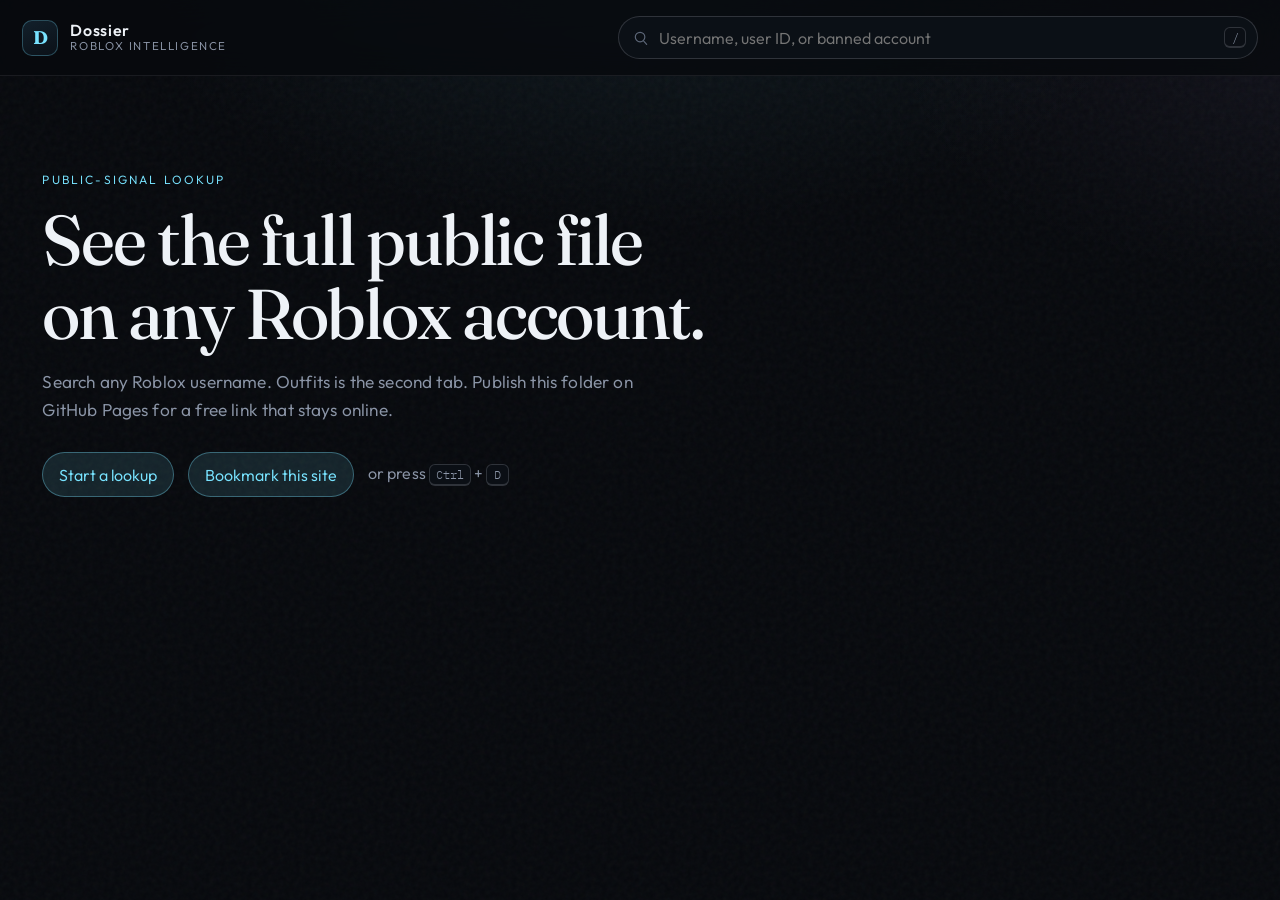
==== index.html @ b2dca593 "Add files via upload" ====
<!DOCTYPE html>
<html lang="en">
  <head>
    <meta charset="UTF-8" />
    <meta name="viewport" content="width=device-width, initial-scale=1.0" />
    <title>Dossier</title>
    <meta name="theme-color" content="#07090d" />
    <meta name="description" content="Look up any Roblox player — outfits, presence, groups, RAP, banned accounts." />
    <link rel="manifest" href="manifest.json" />
    <link rel="preconnect" href="https://fonts.googleapis.com" />
    <link rel="preconnect" href="https://fonts.gstatic.com" crossorigin />
    <link
      href="https://fonts.googleapis.com/css2?family=Fraunces:opsz,wght@9..144,460;9..144,600;9..144,700&family=IBM+Plex+Mono:wght@400;500&family=Outfit:wght@360;450;560;680&display=swap"
      rel="stylesheet"
    />
    <link rel="stylesheet" href="css/app.css?v=5" />
    <link rel="icon" href="icon.svg" />
  </head>
  <body>
    <div class="grain" aria-hidden="true"></div>
    <header class="topbar">
      <a class="brand" href="./" id="brandLink">
        <span class="brand-mark">D</span>
        <span class="brand-type">
          <strong>Dossier</strong>
          <small>Roblox intelligence</small>
        </span>
      </a>
      <form class="search" id="searchForm" autocomplete="off">
        <label class="sr-only" for="searchInput">Search Roblox users</label>
        <svg class="search-icon" viewBox="0 0 24 24" aria-hidden="true">
          <circle cx="11" cy="11" r="6.5" fill="none" stroke="currentColor" stroke-width="1.6" />
          <path d="M16 16.5 20 21" fill="none" stroke="currentColor" stroke-width="1.6" stroke-linecap="round" />
        </svg>
        <input
          id="searchInput"
          name="q"
          type="search"
          placeholder="Username, user ID, or banned account"
          spellcheck="false"
          maxlength="50"
        />
        <kbd>/</kbd>
        <div class="suggest" id="suggest" hidden></div>
      </form>
    </header>

    <main id="app">
      <section class="landing" id="landing">
        <p class="eyebrow">Public-signal lookup</p>
        <h1>See the full public file<br />on any Roblox account.</h1>
        <p class="lede">
          Search any Roblox username. Outfits is the second tab.
          Publish this folder on GitHub Pages for a free link that stays online.
        </p>
        <div class="landing-search">
          <button type="button" class="ghost" id="focusSearch">Start a lookup</button>
          <button type="button" class="ghost" id="bookmarkBtn">Bookmark this site</button>
          <span>or press <kbd>Ctrl</kbd> + <kbd>D</kbd></span>
        </div>
        <div class="recents" id="recents" hidden>
          <h2>Recent dossiers</h2>
          <div class="recent-row" id="recentRow"></div>
        </div>
      </section>

      <section class="workspace" id="workspace" hidden>
        <div class="status-line" id="statusLine"></div>
        <aside class="compare-dock" id="compareDock" hidden></aside>
        <article class="dossier" id="dossier"></article>
      </section>
    </main>

    <div class="toast" id="toast" hidden></div>
    <div class="modal" id="outfitModal" hidden>
      <div class="modal-card" role="dialog" aria-modal="true" aria-labelledby="outfitTitle">
        <button class="icon-btn modal-close" id="closeOutfit" type="button">Close</button>
        <div id="outfitBody"></div>
      </div>
    </div>
    <script src="js/app.js?v=5" type="module"></script>
  </body>
</html>
---- css/app.css ----
:root {
  --bg: #07090d;
  --bg-2: #0d1118;
  --card: #121821;
  --card-2: #171e29;
  --line: rgba(232, 236, 244, 0.08);
  --line-strong: rgba(232, 236, 244, 0.16);
  --text: #eef2f7;
  --muted: #8b95a7;
  --faint: #5d6778;
  --cyan: #78e3ff;
  --cyan-dim: rgba(120, 227, 255, 0.12);
  --amber: #f0b45a;
  --rose: #ff6b7d;
  --lime: #7dffb3;
  --violet: #c5a6ff;
  --shadow: 0 24px 60px rgba(0, 0, 0, 0.35);
  --radius: 18px;
}

* {
  box-sizing: border-box;
}

html,
body {
  margin: 0;
  min-height: 100%;
  background: var(--bg);
  color: var(--text);
  font-family: Outfit, "Segoe UI", sans-serif;
  font-weight: 360;
  letter-spacing: 0.01em;
}

body {
  background-image:
    radial-gradient(900px 480px at 50% -10%, rgba(120, 227, 255, 0.08), transparent 60%),
    radial-gradient(700px 400px at 100% 10%, rgba(192, 166, 255, 0.05), transparent 55%);
}

.grain {
  pointer-events: none;
  position: fixed;
  inset: 0;
  opacity: 0.04;
  background-image: url("data:image/svg+xml,%3Csvg viewBox='0 0 200 200' xmlns='http://www.w3.org/2000/svg'%3E%3Cfilter id='n'%3E%3CfeTurbulence type='fractalNoise' baseFrequency='.85' numOctaves='4' stitchTiles='stitch'/%3E%3C/filter%3E%3Crect width='100%25' height='100%25' filter='url(%23n)'/%3E%3C/svg%3E");
  z-index: 0;
}

.sr-only {
  position: absolute;
  width: 1px;
  height: 1px;
  padding: 0;
  margin: -1px;
  overflow: hidden;
  clip: rect(0, 0, 0, 0);
  border: 0;
}

a {
  color: inherit;
  text-decoration: none;
}

button,
input {
  font: inherit;
  color: inherit;
}

kbd {
  display: inline-flex;
  align-items: center;
  justify-content: center;
  min-width: 1.4rem;
  height: 1.35rem;
  padding: 0 0.35rem;
  border: 1px solid var(--line-strong);
  border-bottom-width: 2px;
  border-radius: 6px;
  background: #0b0f15;
  color: var(--muted);
  font-family: "IBM Plex Mono", ui-monospace, monospace;
  font-size: 0.72rem;
}

.topbar {
  position: sticky;
  top: 0;
  z-index: 20;
  display: grid;
  grid-template-columns: auto 1fr;
  gap: 1.25rem;
  align-items: center;
  padding: 1rem 1.4rem;
  background: rgba(7, 9, 13, 0.78);
  backdrop-filter: blur(16px);
  border-bottom: 1px solid var(--line);
}

.brand {
  display: flex;
  align-items: center;
  gap: 0.75rem;
  min-width: max-content;
}

.brand-mark {
  width: 2.25rem;
  height: 2.25rem;
  display: grid;
  place-items: center;
  border-radius: 10px;
  background: linear-gradient(160deg, #12202b, #0b1118);
  border: 1px solid rgba(120, 227, 255, 0.28);
  color: var(--cyan);
  font-family: Fraunces, Georgia, serif;
  font-weight: 700;
  font-size: 1.15rem;
}

.brand-type {
  display: flex;
  flex-direction: column;
  line-height: 1.1;
}

.brand-type strong {
  font-weight: 560;
  letter-spacing: 0.04em;
}

.brand-type small {
  color: var(--muted);
  font-size: 0.72rem;
  text-transform: uppercase;
  letter-spacing: 0.14em;
}

.search {
  position: relative;
  display: flex;
  align-items: center;
  max-width: 640px;
  width: 100%;
  justify-self: end;
}

.search-icon {
  position: absolute;
  left: 0.9rem;
  width: 1.1rem;
  height: 1.1rem;
  color: var(--faint);
}

.search input {
  width: 100%;
  height: 2.7rem;
  padding: 0 2.6rem 0 2.5rem;
  border: 1px solid var(--line-strong);
  border-radius: 999px;
  background: #0b1016;
  outline: none;
}

.search input:focus {
  border-color: rgba(120, 227, 255, 0.5);
  box-shadow: 0 0 0 4px var(--cyan-dim);
}

.search kbd {
  position: absolute;
  right: 0.7rem;
}

.suggest {
  position: absolute;
  top: calc(100% + 0.45rem);
  left: 0;
  right: 0;
  background: #10161f;
  border: 1px solid var(--line-strong);
  border-radius: 16px;
  box-shadow: var(--shadow);
  overflow: hidden;
}

.suggest button {
  width: 100%;
  display: grid;
  grid-template-columns: 40px 1fr auto;
  gap: 0.75rem;
  align-items: center;
  padding: 0.7rem 0.85rem;
  background: transparent;
  border: 0;
  border-bottom: 1px solid var(--line);
  text-align: left;
  cursor: pointer;
}

.suggest button:last-child {
  border-bottom: 0;
}

.suggest button:hover,
.suggest button.active {
  background: rgba(120, 227, 255, 0.06);
}

.suggest img,
.ph {
  width: 40px;
  height: 40px;
  border-radius: 10px;
  object-fit: cover;
  background: #1a222d;
}

.suggest .who {
  display: flex;
  flex-direction: column;
  min-width: 0;
}

.suggest .who strong {
  font-weight: 560;
  white-space: nowrap;
  overflow: hidden;
  text-overflow: ellipsis;
}

.suggest .who span {
  color: var(--muted);
  font-size: 0.82rem;
  font-family: "IBM Plex Mono", monospace;
}

.suggest .sid {
  color: var(--faint);
  font-size: 0.75rem;
  font-family: "IBM Plex Mono", monospace;
}

main {
  position: relative;
  z-index: 1;
  padding: 1.5rem 1.4rem 4rem;
  max-width: 1240px;
  margin: 0 auto;
}

.landing {
  padding: 4.5rem 0 2rem;
  max-width: 760px;
}

.eyebrow {
  color: var(--cyan);
  text-transform: uppercase;
  letter-spacing: 0.18em;
  font-size: 0.75rem;
  margin: 0 0 1rem;
}

.landing h1 {
  margin: 0;
  font-family: Fraunces, Georgia, serif;
  font-size: clamp(2.4rem, 6vw, 4.4rem);
  font-weight: 460;
  letter-spacing: -0.03em;
  line-height: 1.05;
}

.lede {
  max-width: 58ch;
  color: var(--muted);
  font-size: 1.08rem;
  line-height: 1.6;
}

.landing-search {
  display: flex;
  align-items: center;
  gap: 0.85rem;
  margin-top: 1.8rem;
  color: var(--muted);
}

.ghost,
.chip,
.tab,
.icon-btn {
  cursor: pointer;
}

.ghost {
  border: 1px solid rgba(120, 227, 255, 0.35);
  background: var(--cyan-dim);
  color: var(--cyan);
  padding: 0.7rem 1rem;
  border-radius: 999px;
}

.recents {
  margin-top: 3.5rem;
}

.recents h2,
.panel h3,
.section-title {
  margin: 0 0 0.85rem;
  font-size: 0.78rem;
  letter-spacing: 0.14em;
  text-transform: uppercase;
  color: var(--muted);
  font-weight: 560;
}

.recent-row,
.stat-grid,
.card-grid,
.friend-grid,
.wear-grid {
  display: grid;
  gap: 0.8rem;
}

.recent-row {
  grid-template-columns: repeat(auto-fill, minmax(180px, 1fr));
}

.recent-card,
.stat,
.card,
.friend,
.wear,
.group,
.badge-card,
.estimate {
  background: var(--card);
  border: 1px solid var(--line);
  border-radius: var(--radius);
}

.recent-card {
  display: flex;
  align-items: center;
  gap: 0.75rem;
  padding: 0.75rem;
  cursor: pointer;
}

.recent-card img,
.friend img,
.ph {
  background: #1b2430;
}

.recent-card img {
  width: 42px;
  height: 42px;
  border-radius: 10px;
}

.status-line {
  min-height: 1.4rem;
  color: var(--muted);
  font-size: 0.88rem;
  margin-bottom: 1rem;
}

.dossier {
  display: grid;
  gap: 1rem;
}

.hero {
  display: grid;
  grid-template-columns: 168px 1fr;
  gap: 1.4rem;
  padding: 1.2rem;
  background:
    linear-gradient(180deg, rgba(120, 227, 255, 0.04), transparent 40%),
    var(--card);
  border: 1px solid var(--line);
  border-radius: 24px;
}

.hero.banned {
  border-color: rgba(255, 107, 125, 0.4);
}

.avatar-wrap {
  position: relative;
}

.avatar-wrap img {
  width: 168px;
  height: 168px;
  object-fit: cover;
  border-radius: 20px;
  background: #1a222d;
}

.presence {
  position: absolute;
  left: 0.6rem;
  bottom: 0.6rem;
  display: inline-flex;
  align-items: center;
  gap: 0.4rem;
  padding: 0.28rem 0.55rem;
  border-radius: 999px;
  background: rgba(7, 9, 13, 0.82);
  border: 1px solid var(--line-strong);
  font-size: 0.75rem;
}

.dot {
  width: 0.5rem;
  height: 0.5rem;
  border-radius: 50%;
  background: var(--faint);
}

.dot.on {
  background: var(--lime);
  box-shadow: 0 0 0 4px rgba(125, 255, 179, 0.15);
}

.dot.play {
  background: var(--cyan);
  box-shadow: 0 0 0 4px rgba(120, 227, 255, 0.16);
}

.dot.studio {
  background: var(--violet);
}

.identity h2 {
  margin: 0 0 0.2rem;
  font-family: Fraunces, Georgia, serif;
  font-size: clamp(1.8rem, 4vw, 2.8rem);
  font-weight: 560;
  letter-spacing: -0.03em;
}

.meta-row,
.action-row,
.chip-row {
  display: flex;
  flex-wrap: wrap;
  gap: 0.45rem;
  align-items: center;
}

.meta-row {
  color: var(--muted);
  font-family: "IBM Plex Mono", monospace;
  font-size: 0.86rem;
  margin-bottom: 0.7rem;
}

.verified {
  color: var(--cyan);
}

.bio {
  max-width: 70ch;
  color: #c5ccd8;
  white-space: pre-wrap;
  line-height: 1.5;
  margin: 0.4rem 0 0.9rem;
}

.chip,
.icon-btn {
  border: 1px solid var(--line-strong);
  background: #0d131b;
  border-radius: 999px;
  padding: 0.42rem 0.75rem;
  font-size: 0.82rem;
  color: var(--text);
}

.icon-btn:hover,
.chip:hover,
.tab:hover {
  border-color: rgba(120, 227, 255, 0.4);
}

.stat-grid {
  grid-template-columns: repeat(6, 1fr);
}

.stat {
  padding: 0.9rem 1rem;
}

.stat b {
  display: block;
  font-family: Fraunces, Georgia, serif;
  font-size: 1.55rem;
  font-weight: 600;
}

.stat span {
  color: var(--muted);
  font-size: 0.78rem;
  letter-spacing: 0.08em;
  text-transform: uppercase;
}

.tabs {
  display: flex;
  flex-wrap: wrap;
  gap: 0.4rem;
  overflow: visible;
  padding-bottom: 0.2rem;
}

.tab {
  border: 1px solid var(--line);
  background: transparent;
  color: var(--muted);
  border-radius: 999px;
  padding: 0.55rem 0.9rem;
  white-space: nowrap;
}

.tab.active {
  color: var(--bg);
  background: var(--text);
  border-color: var(--text);
}

.panel {
  display: none;
  animation: rise 0.35s ease;
}

.panel.active {
  display: block;
}

@keyframes rise {
  from {
    opacity: 0;
    transform: translateY(8px);
  }
  to {
    opacity: 1;
    transform: none;
  }
}

.overview {
  display: grid;
  grid-template-columns: 1.3fr 0.9fr;
  gap: 1rem;
}

.estimate,
.panel-card {
  padding: 1.1rem;
}

.estimate {
  background:
    linear-gradient(135deg, rgba(240, 180, 90, 0.08), transparent 50%),
    var(--card);
}

.estimate h3 {
  color: var(--amber);
}

.estimate .game-name {
  font-family: Fraunces, Georgia, serif;
  font-size: 1.6rem;
  margin: 0.2rem 0 0.35rem;
}

.muted {
  color: var(--muted);
}

.faint {
  color: var(--faint);
}

.card-grid {
  grid-template-columns: repeat(auto-fill, minmax(220px, 1fr));
}

.card {
  overflow: hidden;
  display: flex;
  flex-direction: column;
  min-height: 100%;
}

.card img,
.card .ph-wide {
  width: 100%;
  aspect-ratio: 1;
  object-fit: cover;
  background: #1a222d;
}

.card .body,
.group .body,
.badge-card {
  padding: 0.85rem 0.95rem 1rem;
}

.card h4,
.group h4,
.friend strong,
.wear strong {
  margin: 0 0 0.25rem;
  font-weight: 560;
}

.card p,
.group p,
.note {
  margin: 0;
  color: var(--muted);
  font-size: 0.86rem;
  line-height: 1.45;
}

.friend-grid {
  grid-template-columns: repeat(auto-fill, minmax(170px, 1fr));
}

.friend,
.wear {
  display: flex;
  gap: 0.7rem;
  align-items: center;
  padding: 0.7rem;
}

.friend img,
.wear img {
  width: 48px;
  height: 48px;
  border-radius: 12px;
  object-fit: cover;
}

.wear-grid {
  grid-template-columns: repeat(auto-fill, minmax(240px, 1fr));
}

.group-list {
  display: grid;
  gap: 0.7rem;
}

.group {
  display: grid;
  grid-template-columns: 64px 1fr auto;
  gap: 0.9rem;
  align-items: center;
  padding: 0.8rem;
}

.group img {
  width: 64px;
  height: 64px;
  border-radius: 14px;
  object-fit: cover;
}

.rank {
  font-family: "IBM Plex Mono", monospace;
  font-size: 0.78rem;
  color: var(--cyan);
  text-align: right;
}

.badge-row {
  display: grid;
  grid-template-columns: repeat(auto-fill, minmax(260px, 1fr));
  gap: 0.8rem;
}

.badge-card {
  display: grid;
  grid-template-columns: 56px 1fr;
  gap: 0.8rem;
  align-items: start;
}

.badge-card img {
  width: 56px;
  height: 56px;
  border-radius: 12px;
  object-fit: cover;
}

.empty {
  padding: 2rem 1rem;
  text-align: center;
  color: var(--muted);
  border: 1px dashed var(--line-strong);
  border-radius: var(--radius);
}

.lock {
  color: var(--amber);
}

.toolbar {
  display: flex;
  justify-content: space-between;
  gap: 0.8rem;
  align-items: center;
  margin-bottom: 0.8rem;
}

.filter {
  width: min(320px, 100%);
  height: 2.3rem;
  border-radius: 10px;
  border: 1px solid var(--line-strong);
  background: #0b1016;
  padding: 0 0.75rem;
  outline: none;
}

.toast {
  position: fixed;
  bottom: 1.2rem;
  left: 50%;
  transform: translateX(-50%);
  background: #111821;
  border: 1px solid var(--line-strong);
  padding: 0.65rem 0.9rem;
  border-radius: 999px;
  z-index: 40;
}

.skel {
  background: linear-gradient(90deg, #151c26 25%, #1c2531 50%, #151c26 75%);
  background-size: 200% 100%;
  animation: shine 1.2s infinite;
  border-radius: 12px;
}

@keyframes shine {
  to {
    background-position: -200% 0;
  }
}

@media (max-width: 900px) {
  .topbar {
    grid-template-columns: 1fr;
  }
  .search {
    justify-self: stretch;
    max-width: none;
  }
  .hero,
  .overview,
  .group {
    grid-template-columns: 1fr;
  }
  .stat-grid {
    grid-template-columns: repeat(3, 1fr);
  }
  .avatar-wrap img {
    width: 100%;
    height: auto;
  }
}

.live {
  display: inline-flex;
  align-items: center;
  gap: 0.35rem;
  color: var(--cyan);
  font-size: 0.75rem;
}

.timeline {
  list-style: none;
  margin: 0;
  padding: 0 0 0 1rem;
  border-left: 1px solid var(--line-strong);
  display: grid;
  gap: 0.85rem;
}

.timeline li {
  padding-left: 1rem;
  position: relative;
}

.timeline li::before {
  content: "";
  width: 8px;
  height: 8px;
  border-radius: 50%;
  background: var(--cyan);
  position: absolute;
  left: -5px;
  top: 0.35rem;
}

.timeline time {
  display: block;
  font-family: "IBM Plex Mono", monospace;
  font-size: 0.75rem;
  color: var(--amber);
}

.compare-dock {
  margin-bottom: 1rem;
  padding: 1rem;
  background: var(--card);
  border: 1px solid var(--line);
  border-radius: 20px;
}

.compare-head {
  display: grid;
  grid-template-columns: 1fr auto 1fr auto;
  gap: 0.8rem;
  align-items: center;
  margin-bottom: 0.8rem;
}

.mini {
  display: flex;
  align-items: center;
  gap: 0.65rem;
}

.mini img,
.mini .ph {
  width: 42px;
  height: 42px;
  border-radius: 10px;
}

.versus {
  font-family: Fraunces, Georgia, serif;
  color: var(--amber);
  letter-spacing: 0.08em;
}

.cmp-table {
  display: grid;
  gap: 0.35rem;
}

.cmp-row {
  display: grid;
  grid-template-columns: 1fr auto 1fr;
  gap: 0.8rem;
  align-items: center;
  padding: 0.4rem 0.2rem;
  border-top: 1px solid var(--line);
  font-size: 0.92rem;
}

.cmp-row span:first-child {
  text-align: left;
}

.cmp-row span:last-child {
  text-align: right;
}

.cmp-label {
  color: var(--faint);
  font-size: 0.72rem;
  letter-spacing: 0.1em;
  text-transform: uppercase;
}

.win {
  color: var(--lime);
  font-weight: 560;
}

.ban-banner {
  padding: 0.85rem 1rem;
  border-radius: 14px;
  border: 1px solid rgba(255, 107, 125, 0.35);
  background: rgba(255, 107, 125, 0.1);
  color: #ffd0d5;
}

.ban-pill {
  display: inline-block;
  margin-left: 0.35rem;
  padding: 0.05rem 0.4rem;
  border-radius: 999px;
  background: rgba(255, 107, 125, 0.18);
  color: var(--rose);
  font-style: normal;
  font-size: 0.68rem;
  letter-spacing: 0.08em;
  text-transform: uppercase;
}

.dot.ban {
  background: var(--rose);
  box-shadow: 0 0 0 4px rgba(255, 107, 125, 0.16);
}

.outfit-card {
  width: 100%;
  padding: 0;
  text-align: left;
  cursor: pointer;
  color: inherit;
  font: inherit;
  overflow: hidden;
}

.modal {
  position: fixed;
  inset: 0;
  z-index: 50;
  background: rgba(4, 6, 10, 0.72);
  display: grid;
  place-items: center;
  padding: 1.2rem;
}

.modal[hidden] {
  display: none;
}

.modal-card {
  width: min(860px, 100%);
  max-height: min(88vh, 900px);
  overflow: auto;
  background: #10161f;
  border: 1px solid var(--line-strong);
  border-radius: 22px;
  padding: 1.1rem 1.1rem 1.3rem;
  position: relative;
  box-shadow: var(--shadow);
}

.modal-close {
  position: sticky;
  top: 0;
  float: right;
}

.outfit-hero {
  display: grid;
  grid-template-columns: 180px 1fr;
  gap: 1rem;
  align-items: start;
}

.outfit-preview {
  width: 180px;
  height: 180px;
  border-radius: 18px;
  object-fit: cover;
  background: #1a222d;
}

.outfit-hero h3 {
  margin: 0 0 0.35rem;
  font-family: Fraunces, Georgia, serif;
  font-size: 1.7rem;
}

@media (max-width: 700px) {
  .outfit-hero {
    grid-template-columns: 1fr;
  }
}

select.filter {
  color-scheme: dark;
}

@media (max-width: 560px) {
  .stat-grid {
    grid-template-columns: repeat(2, 1fr);
  }
  .landing {
    padding-top: 2rem;
  }
  .compare-head {
    grid-template-columns: 1fr;
  }
}
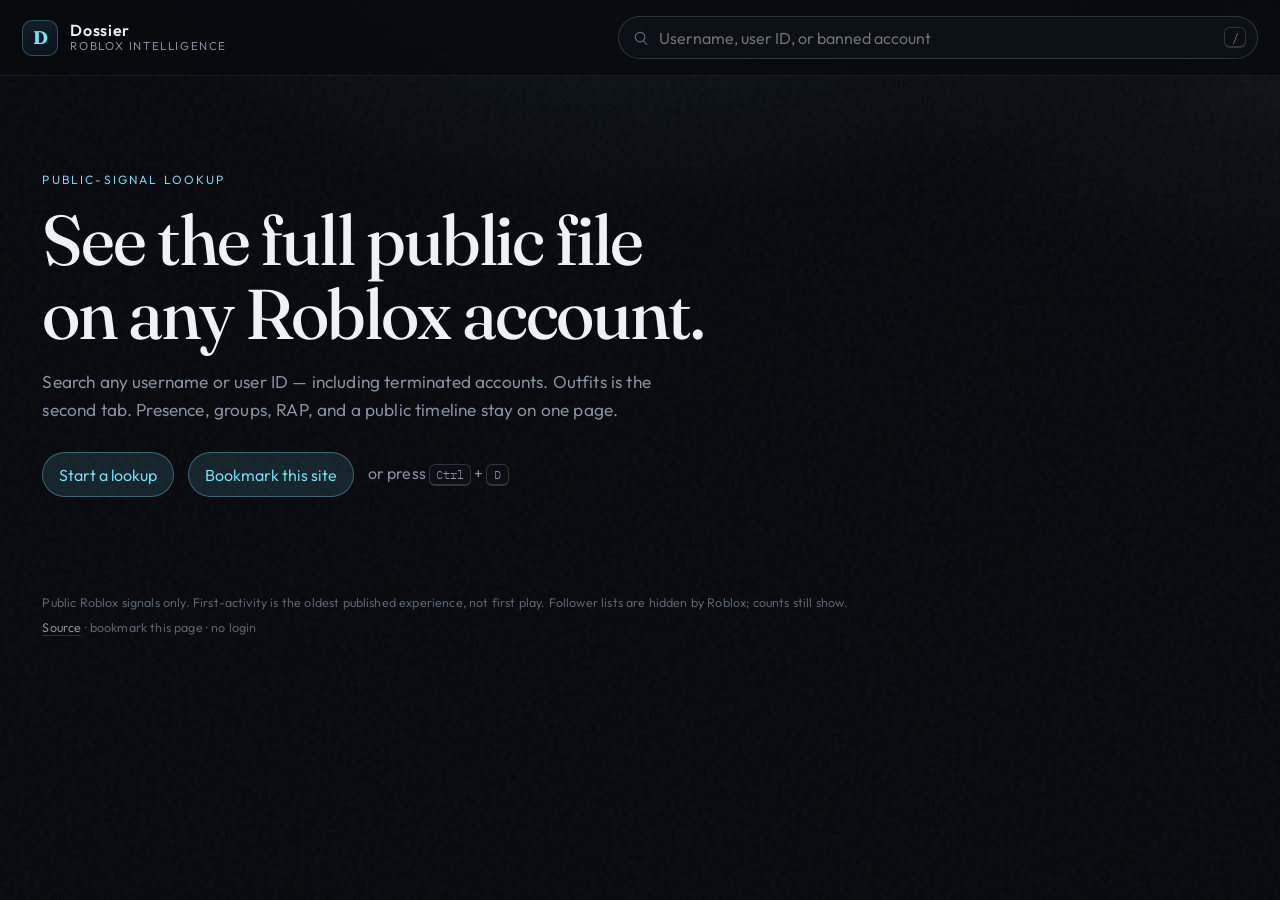
==== commit 00763b69: "Fix GitHub Pages search CORS and publish the static site. Stop sending Content-Type on GET, use text" ====
--- a/index.html
+++ b/index.html
@@ -13,7 +13,7 @@
       href="https://fonts.googleapis.com/css2?family=Fraunces:opsz,wght@9..144,460;9..144,600;9..144,700&family=IBM+Plex+Mono:wght@400;500&family=Outfit:wght@360;450;560;680&display=swap"
       rel="stylesheet"
     />
-    <link rel="stylesheet" href="css/app.css?v=5" />
+    <link rel="stylesheet" href="css/app.css?v=6" />
     <link rel="icon" href="icon.svg" />
   </head>
   <body>
@@ -50,8 +50,8 @@
         <p class="eyebrow">Public-signal lookup</p>
         <h1>See the full public file<br />on any Roblox account.</h1>
         <p class="lede">
-          Search any Roblox username. Outfits is the second tab.
-          Publish this folder on GitHub Pages for a free link that stays online.
+          Search any username or user ID — including terminated accounts.
+          Outfits is the second tab. Presence, groups, RAP, and a public timeline stay on one page.
         </p>
         <div class="landing-search">
           <button type="button" class="ghost" id="focusSearch">Start a lookup</button>
@@ -78,6 +78,17 @@
         <div id="outfitBody"></div>
       </div>
     </div>
-    <script src="js/app.js?v=5" type="module"></script>
+    <footer class="site-foot">
+      <p>
+        Public Roblox signals only.
+        First-activity is the oldest published experience, not first play.
+        Follower lists are hidden by Roblox; counts still show.
+      </p>
+      <p>
+        <a href="https://github.com/RedactedUSIDBAN/dossier">Source</a>
+        · bookmark this page · no login
+      </p>
+    </footer>
+    <script src="js/app.js?v=6" type="module"></script>
   </body>
 </html>
--- a/css/app.css
+++ b/css/app.css
@@ -1003,3 +1003,23 @@
     grid-template-columns: 1fr;
   }
 }
+
+.site-foot {
+  position: relative;
+  z-index: 1;
+  max-width: 1240px;
+  margin: 0 auto;
+  padding: 0 1.4rem 2.4rem;
+  color: var(--faint);
+  font-size: 0.78rem;
+  line-height: 1.55;
+}
+
+.site-foot a {
+  color: var(--muted);
+  border-bottom: 1px solid var(--line-strong);
+}
+
+.site-foot p {
+  margin: 0 0 0.35rem;
+}
